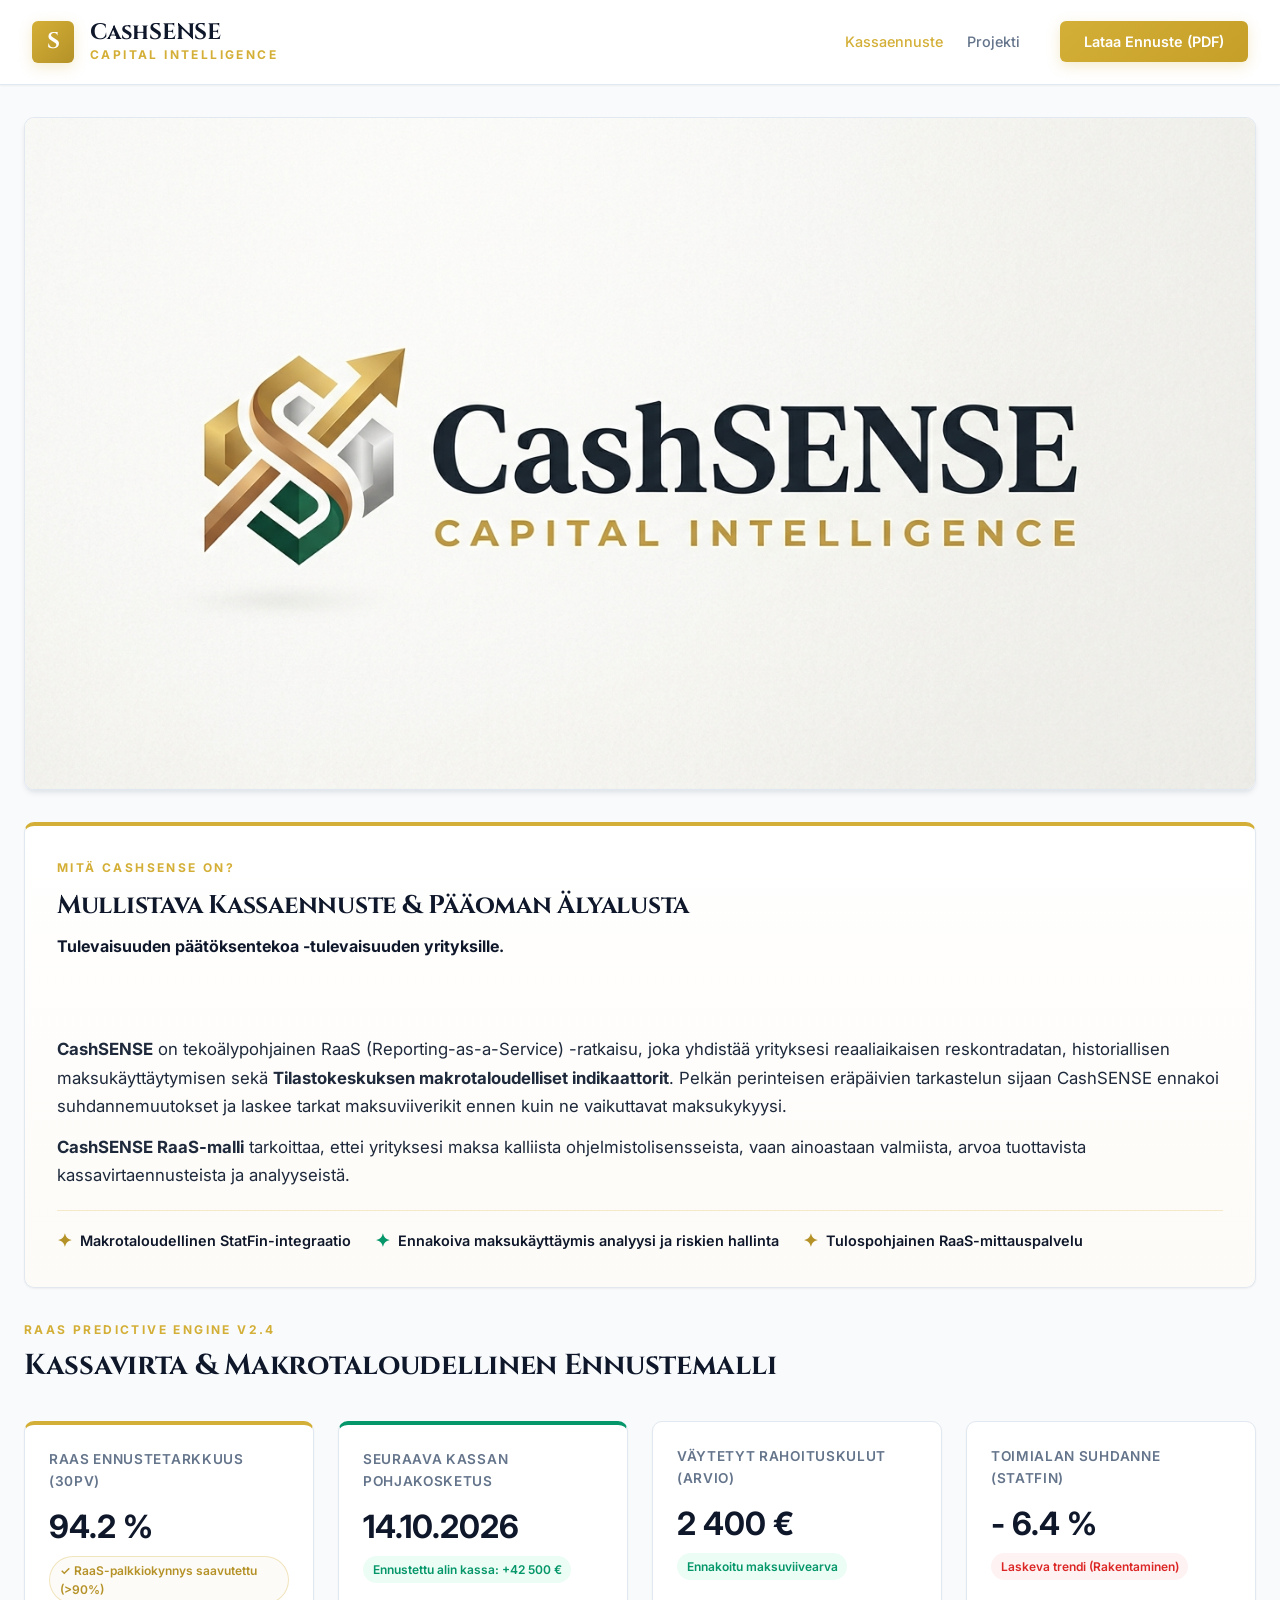
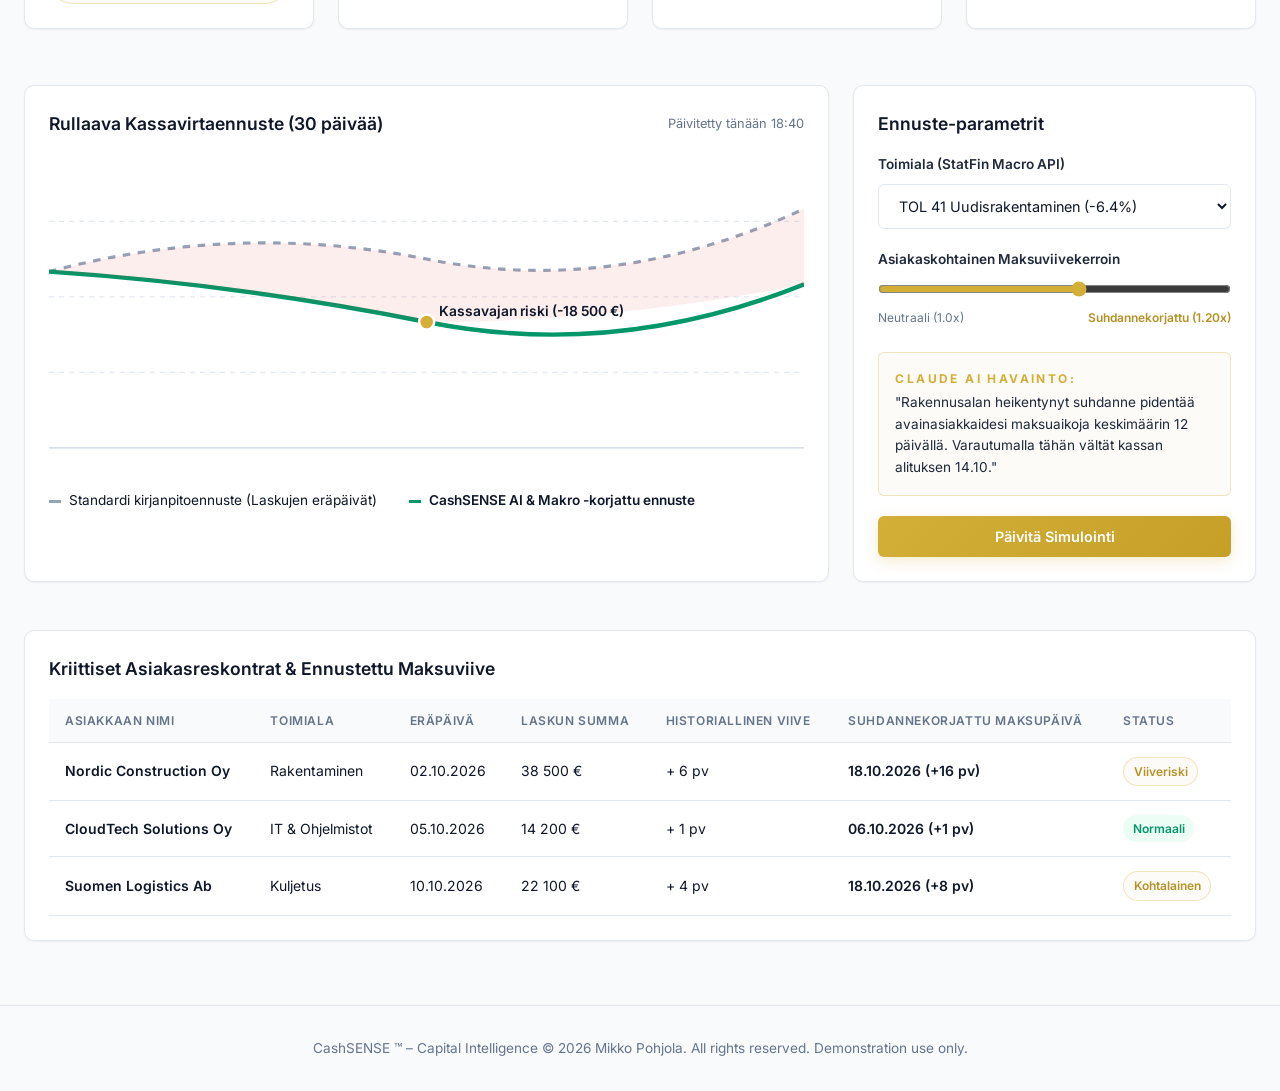
==== index.html @ bbfaac72 "Lisätty projektitiedostot ja verkkosivupohja" ====
<!DOCTYPE html>
<html lang="fi">
<head>
  <meta charset="UTF-8">
  <meta name="viewport" content="width=device-width, initial-scale=1.0">
  <title>CASHSENSE</title>
  <link rel="stylesheet" href="styles.css">
</head>
<body>

  <!-- Navigation Header -->
  <header>
    <div class="logo-container">
      <div class="logo-mark">S</div>
      <div class="brand-titles">
        <h1>CashSENSE</h1>
        <div class="sub-header">Capital Intelligence</div>
      </div>
    </div>
    <nav class="nav-links">
      <a href="index.html" class="nav-item active">Kassaennuste</a>
      <a href="project.html" class="nav-item">Projekti</a>
      <button class="btn btn-primary-gold nav-btn-pdf">Lataa Ennuste (PDF)</button>
    </nav>
  </header>

  <!-- Main Container -->
  <main>
  <div class="container">

  <!-- Hero Image Banner -->
  <section class="hero-banner-container">
    <img src="logo.jpg" alt="CashSENSE Hero Banner" class="hero-banner-img">
  </section>

    <!-- Hero & Executive Summary Section -->
    <section class="card highlight-gold hero-highlight-card">
      <div class="hero-highlight-card-content">
        <div class="sub-header">Mitä CashSENSE On?</div>
        <h3>
          Mullistava Kassaennuste &amp; Pääoman Älyalusta</h3>
        <strong>Tulevaisuuden päätöksentekoa -tulevaisuuden yrityksille.</strong><br><br>

        <p>
          <strong>CashSENSE</strong> on tekoälypohjainen RaaS (Reporting-as-a-Service) -ratkaisu, joka yhdistää yrityksesi reaaliaikaisen reskontradatan, historiallisen maksukäyttäytymisen sekä <strong>Tilastokeskuksen makrotaloudelliset indikaattorit</strong>. Pelkän perinteisen eräpäivien tarkastelun sijaan CashSENSE ennakoi suhdannemuutokset ja laskee tarkat maksuviiverikit ennen kuin ne vaikuttavat maksukykyysi.
        </p>

        <p>
          <strong>CashSENSE RaaS-malli</strong> tarkoittaa, ettei yrityksesi maksa kalliista ohjelmistolisensseista, vaan ainoastaan valmiista, arvoa tuottavista kassavirtaennusteista ja analyyseistä.
        </p>

        <div class="features-list">
          <div class="feature-item">
            <span class="feature-icon-gold">✦</span> Makrotaloudellinen StatFin-integraatio
          </div>
          <div class="feature-item">
            <span class="feature-icon-green">✦</span>Ennakoiva maksukäyttäymis analyysi ja riskien hallinta
          </div>
          <div class="feature-item">
            <span class="feature-icon-gold">✦</span> Tulospohjainen RaaS-mittauspalvelu
          </div>
        </div>
      </div>
    </section>

    <!-- Title Section -->
    <section class="page-title-section">
      <div class="sub-header">RaaS Predictive Engine v2.4</div>
      <h2>Kassavirta & Makrotaloudellinen Ennustemalli</h2>
    </section>

    <!-- Key Performance Indicators (KPI Grid) -->
    <div class="kpi-grid">
      <div class="card highlight-gold">
        <div class="stat-label">RaaS Ennustetarkkuus (30pv)</div>
        <div class="stat-value">94.2 %</div>
        <span class="stat-badge badge-gold">✓ RaaS-palkkiokynnys saavutettu (&gt;90%)</span>
      </div>

      <div class="card highlight-emerald">
        <div class="stat-label">Seuraava Kassan Pohjakosketus</div>
        <div class="stat-value">14.10.2026</div>
        <span class="stat-badge badge-emerald">Ennustettu alin kassa: +42 500 €</span>
      </div>

      <div class="card">
        <div class="stat-label">Väytetyt Rahoituskulut (Arvio)</div>
        <div class="stat-value">2 400 €</div>
        <span class="stat-badge badge-emerald">Ennakoitu maksuviivearva</span>
      </div>

      <div class="card">
        <div class="stat-label">Toimialan Suhdanne (StatFin)</div>
        <div class="stat-value">- 6.4 %</div>
        <span class="stat-badge status-risk">Laskeva trendi (Rakentaminen)</span>
      </div>
    </div>

    <!-- Main Content Dashboard Grid -->
    <section class="dashboard-grid">

      <!-- Chart Area Card -->
      <div class="card">
        <div class="card-title">
          <span>Rullaava Kassavirtaennuste (30 päivää)</span>
          <span class="text-subtle">Päivitetty tänään 18:40</span>
        </div>
        <div class="chart-container">
          <svg class="chart-mock-svg" viewBox="0 0 600 240">
            <!-- Grid Lines -->
            <line x1="0" y1="40" x2="600" y2="40" stroke="#E2E8F0" stroke-dasharray="4" />
            <line x1="0" y1="100" x2="600" y2="100" stroke="#E2E8F0" stroke-dasharray="4" />
            <line x1="0" y1="160" x2="600" y2="160" stroke="#E2E8F0" stroke-dasharray="4" />
            <line x1="0" y1="220" x2="600" y2="220" stroke="#CBD5E1" />

            <!-- Baseline Standard Forecast (Grey Dashed) -->
            <path d="M0,80 Q150,40 300,70 T600,30" fill="none" stroke="#94A3B8" stroke-width="2.5" stroke-dasharray="6" />

            <!-- AI + Macro Adjusted Forecast (Sold Emerald & Gold gradient effect) -->
            <path d="M0,80 Q150,90 300,120 T600,90" fill="none" stroke="#059669" stroke-width="3.5" />

            <!-- Fill Area showing identified Risk -->
            <path d="M0,80 Q150,40 300,70 T600,30 L600,90 Q450,120 300,120 Q150,90 0,80 Z" fill="rgba(220, 38, 38, 0.08)" />

            <!-- Highlight Dots -->
            <circle cx="300" cy="120" r="6" fill="#D4AF37" stroke="#FFFFFF" stroke-width="2" />
            <text x="310" y="115" font-family="Inter" font-size="11" font-weight="600" fill="#0F172A">Kassavajan riski (-18 500 €)</text>
          </svg>
        </div>
        <div class="chart-legend">
          <div class="legend-item">
            <span class="legend-swatch legend-swatch--grey"></span>
            <span>Standardi kirjanpitoennuste (Laskujen eräpäivät)</span>
          </div>
          <div class="legend-item">
            <span class="legend-swatch legend-swatch--green"></span>
            <span class="legend-text--em">CashSENSE AI & Makro -korjattu ennuste</span>
          </div>
        </div>
      </div>

      <!-- Controls & Parameters Card -->
      <div class="card">
        <div class="card-title">Ennuste-parametrit</div>

        <div class="form-group">
          <label class="form-label">Toimiala (StatFin Macro API)</label>
          <select class="form-select">
            <option>TOL 41 Uudisrakentaminen (-6.4%)</option>
            <option>TOL 62 Tietojenkäsittelypalvelu (+4.1%)</option>
            <option>TOL 55 Majoitus ja ravitsemus (-1.2%)</option>
          </select>
        </div>

        <div class="form-group">
          <label class="form-label">Asiakaskohtainen Maksuviivekerroin</label>
          <input type="range" min="0.8" max="1.5" step="0.05" value="1.2" class="form-range">
          <div class="form-range-labels">
            <span>Neutraali (1.0x)</span>
            <span class="form-range-value">Suhdannekorjattu (1.20x)</span>
          </div>
        </div>

        <div class="ai-insight-box">
          <div class="sub-header ai-insight-label">Claude AI Havainto:</div>
          <p class="ai-insight-text">
            "Rakennusalan heikentynyt suhdanne pidentää avainasiakkaidesi maksuaikoja keskimäärin 12 päivällä. Varautumalla tähän vältät kassan alituksen 14.10."
          </p>
        </div>

        <button class="btn btn-primary-gold form-action-btn">Päivitä Simulointi</button>
      </div>

    </section>

    <!-- Table Section -->
    <section class="card card--top-spacing">
      <div class="card-title">Kriittiset Asiakasreskontrat & Ennustettu Maksuviive</div>
      <table class="data-table">
        <thead>
          <tr>
            <th>Asiakkaan Nimi</th>
            <th>Toimiala</th>
            <th>Eräpäivä</th>
            <th>Laskun Summa</th>
            <th>Historiallinen Viive</th>
            <th>Suhdannekorjattu Maksupäivä</th>
            <th>Status</th>
          </tr>
        </thead>
        <tbody>
          <tr>
            <td class="table-cell--emphasis">Nordic Construction Oy</td>
            <td>Rakentaminen</td>
            <td>02.10.2026</td>
            <td>38 500 €</td>
            <td>+ 6 pv</td>
            <td class="table-cell--gold">18.10.2026 (+16 pv)</td>
            <td><span class="stat-badge badge-gold">Viiveriski</span></td>
          </tr>
          <tr>
            <td class="table-cell--emphasis">CloudTech Solutions Oy</td>
            <td>IT & Ohjelmistot</td>
            <td>05.10.2026</td>
            <td>14 200 €</td>
            <td>+ 1 pv</td>
            <td class="table-cell--emerald">06.10.2026 (+1 pv)</td>
            <td><span class="stat-badge badge-emerald">Normaali</span></td>
          </tr>
          <tr>
            <td class="table-cell--emphasis">Suomen Logistics Ab</td>
            <td>Kuljetus</td>
            <td>10.10.2026</td>
            <td>22 100 €</td>
            <td>+ 4 pv</td>
            <td class="table-cell--emphasis">18.10.2026 (+8 pv)</td>
            <td><span class="stat-badge badge-gold">Kohtalainen</span></td>
          </tr>
        </tbody>
      </table>
    </section>

  </div>
  </main>

  <!-- Footer -->
  <footer>
    <p>CashSENSE ™ – Capital Intelligence &copy; 2026 Mikko Pohjola. All rights reserved. Demonstration use only.</p>
  </footer>

</body>
</html>
---- styles.css ----
/* CashSENSE - Design System Stylesheet (styles.css) */

/* Import Google Fonts */
@import url('https://fonts.googleapis.com/css2?family=Cinzel:wght@500;600;700&family=Inter:wght@300;400;500;600;700&display=swap');

/* CSS Variables for Brand Colors & Typography */
:root {
  /* Brand Colors */
  --color-primary-navy: #0F172A;
  --color-secondary-navy: #1E293B;
  --color-gold-primary: #D4AF37;
  --color-gold-hover: #B59228;
  --color-gold-light: #FDFBF7;
  --color-emerald-accent: #059669;
  --color-emerald-light: #ECFDF5;
  --color-slate-muted: #64748B;
  --color-border-light: #E2E8F0;
  --color-bg-light: #F8FAFC;
  --color-surface-white: #FFFFFF;
  --color-danger: #DC2626;

  /* Typography */
  --font-serif: 'Cinzel', serif;
  --font-sans: 'Inter', -apple-system, BlinkMacSystemFont, sans-serif;

  /* Elevation Shadows */
  --shadow-sm: 0 1px 2px 0 rgba(0, 0, 0, 0.05);
  --shadow-md: 0 4px 6px -1px rgba(15, 23, 42, 0.08), 0 2px 4px -1px rgba(15, 23, 42, 0.04);
  --shadow-lg: 0 10px 15px -3px rgba(15, 23, 42, 0.08), 0 4px 6px -2px rgba(15, 23, 42, 0.03);
  --shadow-gold: 0 4px 14px 0 rgba(212, 175, 55, 0.25);

  /* Radius */
  --radius-sm: 6px;
  --radius-md: 10px;
  --radius-lg: 16px;
}

/* Base Resets */
* {
  box-sizing: border-box;
  margin: 0;
  padding: 0;
}

body {
  font-family: var(--font-sans);
  background-color: var(--color-bg-light);
  color: var(--color-primary-navy);
  line-height: 1.6;
  -webkit-font-smoothing: antialiased;
}

/* Typography Classes */
h1, h2, h3, .brand-text {
  font-family: var(--font-serif);
  color: var(--color-primary-navy);
  letter-spacing: -0.01em;
}

.sub-header {
  font-family: var(--font-sans);
  font-size: 0.75rem;
  font-weight: 700;
  letter-spacing: 0.2em;
  color: var(--color-gold-primary);
  text-transform: uppercase;
}

/* Header & Navigation */
header {
  background-color: var(--color-surface-white);
  border-bottom: 1px solid var(--color-border-light);
  padding: 1.25rem 2rem;
  display: flex;
  justify-content: space-between;
  align-items: center;
  position: sticky;
  top: 0;
  z-index: 100;
  box-shadow: var(--shadow-sm);
}

.logo-container {
  display: flex;
  align-items: center;
  gap: 1rem;
}

.logo-mark {
  width: 42px;
  height: 42px;
  background: linear-gradient(135deg, var(--color-gold-primary), #B59228);
  border-radius: var(--radius-sm);
  display: flex;
  align-items: center;
  justify-content: center;
  color: var(--color-surface-white);
  font-family: var(--font-serif);
  font-weight: 700;
  font-size: 1.4rem;
  box-shadow: var(--shadow-gold);
}

.brand-titles h1 {
  font-size: 1.4rem;
  font-weight: 700;
  line-height: 1.1;
}

.nav-links {
  display: flex;
  gap: 1.5rem;
  align-items: center;
}

.nav-item {
  text-decoration: none;
  color: var(--color-slate-muted);
  font-weight: 500;
  font-size: 0.9rem;
  transition: color 0.2s ease;
}

.nav-item:hover, .nav-item.active {
  color: var(--color-gold-primary);
}

/* Main Layout */
.container {
  max-width: 1280px;
  margin: 2rem auto;
  padding: 0 1.5rem;
}

.page-title-section {
  margin-bottom: 2rem;
}

.page-title-section h2 {
  font-size: 1.8rem;
  margin-top: 0.25rem;
}

/* Grid Layouts */
.kpi-grid {
  display: grid;
  grid-template-columns: repeat(auto-fit, minmax(260px, 1fr));
  gap: 1.5rem;
  margin-bottom: 2rem;
}

.dashboard-grid {
  display: grid;
  grid-template-columns: 2fr 1fr;
  gap: 1.5rem;
}

@media (max-width: 992px) {
  .dashboard-grid {
    grid-template-columns: 1fr;
  }
}

/* Cards & Surface */
.card {
  background: var(--color-surface-white);
  border: 1px solid var(--color-border-light);
  border-radius: var(--radius-md);
  padding: 1.5rem;
  margin-bottom: 1.5rem;
  box-shadow: var(--shadow-sm);
  transition: box-shadow 0.2s ease, border-color 0.2s ease;
}

.card:hover {
  box-shadow: var(--shadow-md);
}

.card.highlight-gold {
  border-top: 4px solid var(--color-gold-primary);
}

.card.highlight-emerald {
  border-top: 4px solid var(--color-emerald-accent);
}

.card-title {
  font-size: 1.1rem;
  font-weight: 600;
  margin-bottom: 1rem;
  display: flex;
  justify-content: space-between;
  align-items: center;
}

/* KPI Stat Cards */
.stat-label {
  font-size: 0.85rem;
  font-weight: 600;
  color: var(--color-slate-muted);
  text-transform: uppercase;
  letter-spacing: 0.05em;
}

.stat-value {
  font-size: 2rem;
  font-weight: 700;
  color: var(--color-primary-navy);
  margin: 0.5rem 0 0.25rem 0;
  font-family: var(--font-sans);
}

.stat-badge {
  display: inline-flex;
  align-items: center;
  padding: 0.25rem 0.6rem;
  border-radius: 9999px;
  font-size: 0.75rem;
  font-weight: 600;
}

.badge-emerald {
  background-color: var(--color-emerald-light);
  color: var(--color-emerald-accent);
}

.badge-gold {
  background-color: var(--color-gold-light);
  color: var(--color-gold-hover);
  border: 1px solid rgba(212, 175, 55, 0.3);
}

/* Chart Mock Area */
.chart-container {
  height: 320px;
  width: 100%;
  position: relative;
  display: flex;
  flex-direction: column;
  justify-content: flex-end;
  padding-top: 1rem;
}

.chart-mock-svg {
  width: 100%;
  height: 100%;
}

/* Form Controls & Buttons */
.form-group {
  margin-bottom: 1.25rem;
}

.form-label {
  display: block;
  font-size: 0.85rem;
  font-weight: 600;
  color: var(--color-secondary-navy);
  margin-bottom: 0.5rem;
}

.form-select, .form-input {
  width: 100%;
  padding: 0.75rem 1rem;
  font-family: var(--font-sans);
  font-size: 0.9rem;
  border: 1px solid var(--color-border-light);
  border-radius: var(--radius-sm);
  background-color: var(--color-surface-white);
  color: var(--color-primary-navy);
  outline: none;
  transition: border-color 0.2s ease, box-shadow 0.2s ease;
}

.form-select:focus, .form-input:focus {
  border-color: var(--color-gold-primary);
  box-shadow: 0 0 0 3px rgba(212, 175, 55, 0.15);
}

.btn {
  display: inline-flex;
  align-items: center;
  justify-content: center;
  padding: 0.75rem 1.5rem;
  font-family: var(--font-sans);
  font-size: 0.9rem;
  font-weight: 600;
  border-radius: var(--radius-sm);
  cursor: pointer;
  border: none;
  transition: all 0.2s ease;
}

.btn-primary-gold {
  background: linear-gradient(135deg, var(--color-gold-primary), #C59F27);
  color: var(--color-surface-white);
  box-shadow: var(--shadow-gold);
}

.btn-primary-gold:hover {
  background: linear-gradient(135deg, #C59F27, #A8841B);
  transform: translateY(-1px);
}

.btn-outline {
  background: transparent;
  border: 1px solid var(--color-border-light);
  color: var(--color-secondary-navy);
}

.btn-outline:hover {
  background: var(--color-bg-light);
  border-color: var(--color-slate-muted);
}

/* Table Design */
.data-table {
  width: 100%;
  border-collapse: collapse;
  font-size: 0.875rem;
}

.data-table th {
  background-color: var(--color-bg-light);
  color: var(--color-slate-muted);
  font-weight: 600;
  text-align: left;
  padding: 0.75rem 1rem;
  border-bottom: 1px solid var(--color-border-light);
  text-transform: uppercase;
  font-size: 0.75rem;
  letter-spacing: 0.05em;
}

.data-table td {
  padding: 0.875rem 1rem;
  border-bottom: 1px solid var(--color-border-light);
  color: var(--color-primary-navy);
}

.data-table tr:hover {
  background-color: rgba(248, 250, 252, 0.8);
}

/* Footer */
footer {
  margin-top: 4rem;
  padding: 2rem 0;
  border-top: 1px solid var(--color-border-light);
  text-align: center;
  color: var(--color-slate-muted);
  font-size: 0.85rem;
}

/* ==================== */
/* Navigation Utilities */
/* ==================== */

.nav-btn-pdf {
  margin-left: 1rem;
}

/* ==================== */
/* Hero Banner */
/* ==================== */

.hero-banner-container {
  margin-bottom: 2rem;
  border-radius: var(--radius-md);
  overflow: hidden;
  box-shadow: var(--shadow-md);
  border: 1px solid var(--color-border-light);
}

.hero-banner-img {
  width: 100%;
  height: auto;
  display: block;
  object-fit: cover;
}

/* ==================== */
/* Hero Highlight Card (shared across pages) */
/* ==================== */

.hero-highlight-card {
  margin-bottom: 2rem;
  background: linear-gradient(180deg, var(--color-surface-white) 0%, var(--color-gold-light) 100%);
  padding: 2rem;
}

.hero-highlight-card-content {
  display: flex;
  flex-direction: column;
  gap: 0.75rem;
}

.hero-highlight-card h3 {
  font-size: 1.6rem;
  color: var(--color-primary-navy);
  line-height: 1.3;
}

.hero-highlight-card--project h3 {
  font-size: 1.5rem;
}

.hero-highlight-card p {
  font-size: 1.05rem;
  color: var(--color-secondary-navy);
  line-height: 1.7;
  font-weight: 400;
}

.hero-highlight-card--project p {
  font-size: 0.95rem;
  line-height: 1.6;
}

/* ==================== */
/* Features List */
/* ==================== */

.features-list {
  display: flex;
  flex-wrap: wrap;
  gap: 1.5rem;
  margin-top: 0.5rem;
  border-top: 1px solid rgba(212, 175, 55, 0.25);
  padding-top: 1rem;
}

.feature-item {
  display: flex;
  align-items: center;
  gap: 0.5rem;
  font-size: 0.9rem;
  font-weight: 600;
  color: var(--color-primary-navy);
}

.feature-icon-gold {
  color: var(--color-gold-hover);
  font-size: 1.1rem;
}

.feature-icon-green {
  color: var(--color-emerald-accent);
  font-size: 1.1rem;
}

/* ==================== */
/* Status Badge: Risk */
/* ==================== */

.stat-badge.status-risk {
  background: #FEF2F2;
  color: var(--color-danger);
}

/* ==================== */
/* Layout Utilities */
/* ==================== */

.dashboard-grid--spaced {
  margin-bottom: 1.5rem;
}

.card--top-spacing {
  margin-top: 1.5rem;
}

.card--bottom-spacing {
  margin-bottom: 1.5rem;
}

.card--bottom-spacing-xl {
  margin-bottom: 2rem;
}

.mb-1 {
  margin-bottom: 1rem;
}

.mb-1-25 {
  margin-bottom: 1.25rem;
}

.mt-1 {
  margin-top: 1rem;
}

/* Text Subtlety */
.text-subtle {
  font-size: 0.8rem;
  font-weight: normal;
  color: var(--color-slate-muted);
}

/* Full-width action button */
.form-action-btn {
  width: 100%;
  margin-top: 1.25rem;
}

/* ==================== */
/* Index Page: Chart Legend */
/* ==================== */

.chart-legend {
  display: flex;
  gap: 2rem;
  margin-top: 1rem;
  font-size: 0.85rem;
}

.legend-item {
  display: flex;
  align-items: center;
  gap: 0.5rem;
}

.legend-swatch {
  width: 12px;
  height: 3px;
  display: inline-block;
}

.legend-swatch--grey {
  background: #94A3B8;
}

.legend-swatch--green {
  background: #059669;
}

.legend-text--em {
  font-weight: 600;
  color: #0F172A;
}

/* ==================== */
/* Index Page: Form Controls */
/* ==================== */

.form-range {
  width: 100%;
  accent-color: var(--color-gold-primary);
}

.form-range-labels {
  display: flex;
  justify-content: space-between;
  font-size: 0.75rem;
  color: var(--color-slate-muted);
  margin-top: 0.25rem;
}

.form-range-value {
  font-weight: 600;
  color: var(--color-gold-hover);
}

/* ==================== */
/* Index Page: AI Insight Box */
/* ==================== */

.ai-insight-box {
  margin-top: 1.5rem;
  padding: 1rem;
  background: var(--color-gold-light);
  border: 1px solid rgba(212, 175, 55, 0.3);
  border-radius: var(--radius-sm);
}

.ai-insight-box .ai-insight-label {
  margin-bottom: 0.25rem;
}

.ai-insight-box .ai-insight-text {
  font-size: 0.85rem;
  color: var(--color-secondary-navy);
}

/* ==================== */
/* Index Page: Table Cells */
/* ==================== */

.table-cell--emphasis {
  font-weight: 600;
}

.table-cell--gold {
  font-weight: 600;
  color: var(--color-gold-hover);
}

.table-cell--emerald {
  font-weight: 600;
  color: var(--color-emerald-accent);
}

/* ==================== */
/* Project Page */
/* ==================== */

.content-list {
  padding-left: 1.25rem;
  font-size: 0.9rem;
  line-height: 1.7;
  color: var(--color-primary-navy);
}

.content-list li {
  margin-bottom: 0.5rem;
}

.body-text {
  font-size: 0.95rem;
  line-height: 1.6;
  color: var(--color-secondary-navy);
}

.body-text2 {
  font-size: 0.95rem;
  margin-left: 16px;
  line-height: 1.6;
  color: var(--color-secondary-navy);
}

.body-text--small {
  font-size: 0.9rem;
}

.tech-list {
  display: flex;
  flex-direction: column;
  gap: 0.75rem;
  font-size: 0.9rem;
}

/* ==================== */
/* Project Page: Architecture Diagram */
/* ==================== */

.arch-diagram {
  display: flex;
  flex-direction: column;
  align-items: center;
  gap: 0.75rem;
  font-family: var(--font-sans, sans-serif);
}

.arch-endpoint-box {
  padding: 0.6rem 1.5rem;
  background: var(--color-gold-light);
  border: 1px solid var(--color-gold-hover);
  border-radius: var(--radius-sm);
  font-weight: 700;
  color: var(--color-primary-navy);
}

.arch-arrow {
  color: var(--color-gold-hover);
  font-size: 1.2rem;
  font-weight: bold;
}

.arch-arrow--subtle {
  color: #94A3B8;
  font-size: 0.9rem;
}

.arch-vm-box {
  width: 100%;
  max-width: 500px;
  background: #0F172A;
  border: 1px solid var(--color-gold-hover);
  border-radius: var(--radius-md);
  padding: 1.25rem;
  color: #F8FAFC;
  box-shadow: var(--shadow-md);
}

.arch-vm-header {
  font-size: 0.85rem;
  font-weight: 700;
  color: var(--color-gold-hover);
  text-transform: uppercase;
  letter-spacing: 0.05em;
  margin-bottom: 0.75rem;
  text-align: center;
}

.arch-vm-inner {
  display: flex;
  flex-direction: column;
  gap: 0.5rem;
  align-items: center;
}

.arch-vm-component {
  width: 80%;
  padding: 0.5rem;
  background: #1E293B;
  border: 1px solid #334155;
  border-radius: 4px;
  text-align: center;
  font-size: 0.85rem;
}

.arch-vm-component .port-label {
  color: #94A3B8;
}

.arch-vm-component--engine {
  width: 80%;
  padding: 0.6rem;
  background: rgba(5, 150, 105, 0.2);
  border: 1px solid #059669;
  border-radius: 4px;
  text-align: center;
  font-size: 0.9rem;
  font-weight: 600;
  color: #34D399;
}

/* ==================== */
/* Project Page: Development Steps */
/* ==================== */

.dev-steps-grid {
  display: grid;
  grid-template-columns: repeat(auto-fill, minmax(220px, 1fr));
  gap: 1rem;
  margin-top: 1rem;
}

.dev-step-box {
  padding: 0.75rem;
  background: var(--color-gold-light);
  border-radius: var(--radius-sm);
  font-size: 0.85rem;
}

/* ==================== */
/* Project Page: Preformatted Code */
/* ==================== */

.arch-pre {
  background: var(--color-surface-white);
  padding: 1rem;
  border-radius: var(--radius-sm);
  border: 1px solid var(--color-border-light);
  font-size: 0.8rem;
  overflow-x: auto;
  color: var(--color-primary-navy);
}

/* Architecture Image */
.arch-image-wrapper {
  border-radius: var(--radius-sm);
  overflow: hidden;
  border: 1px solid var(--color-border-light);
  box-shadow: var(--shadow-sm);
}

.arch-image {
  width: 100%;
  height: auto;
  display: block;
}
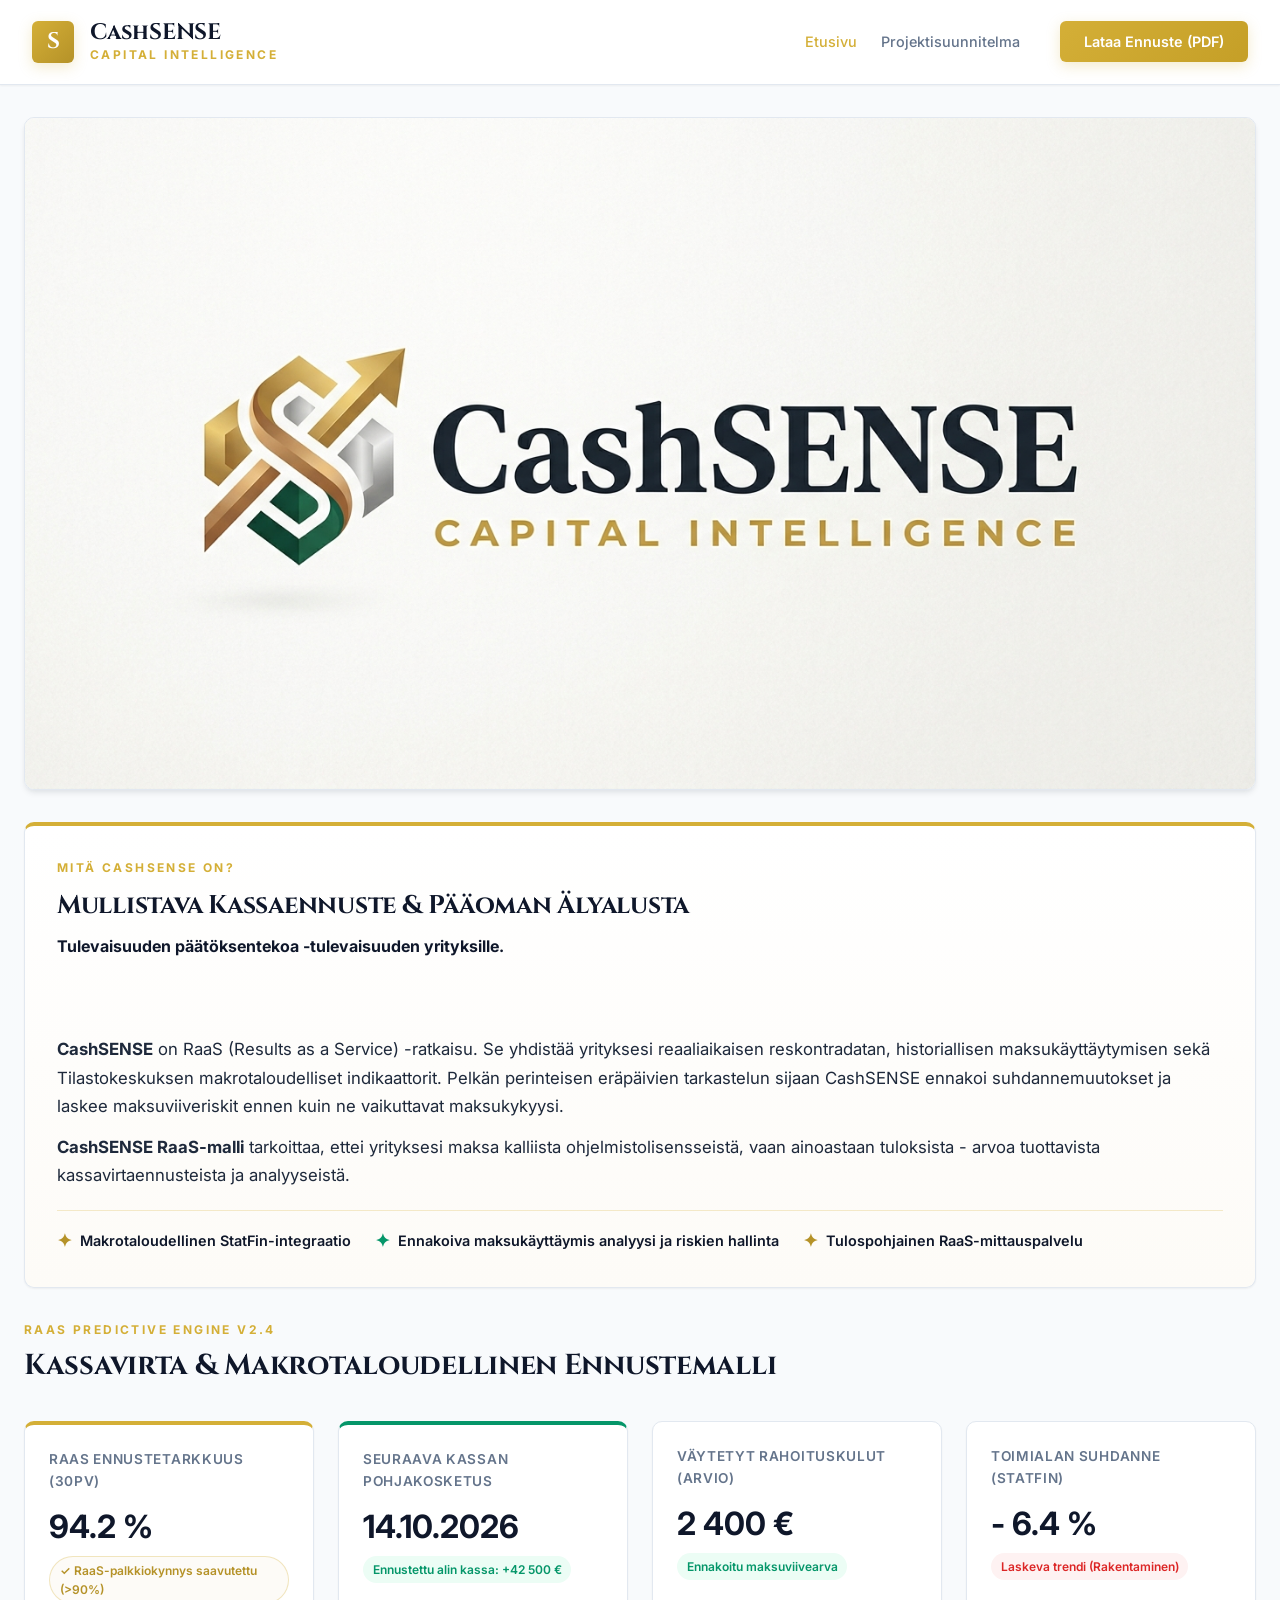
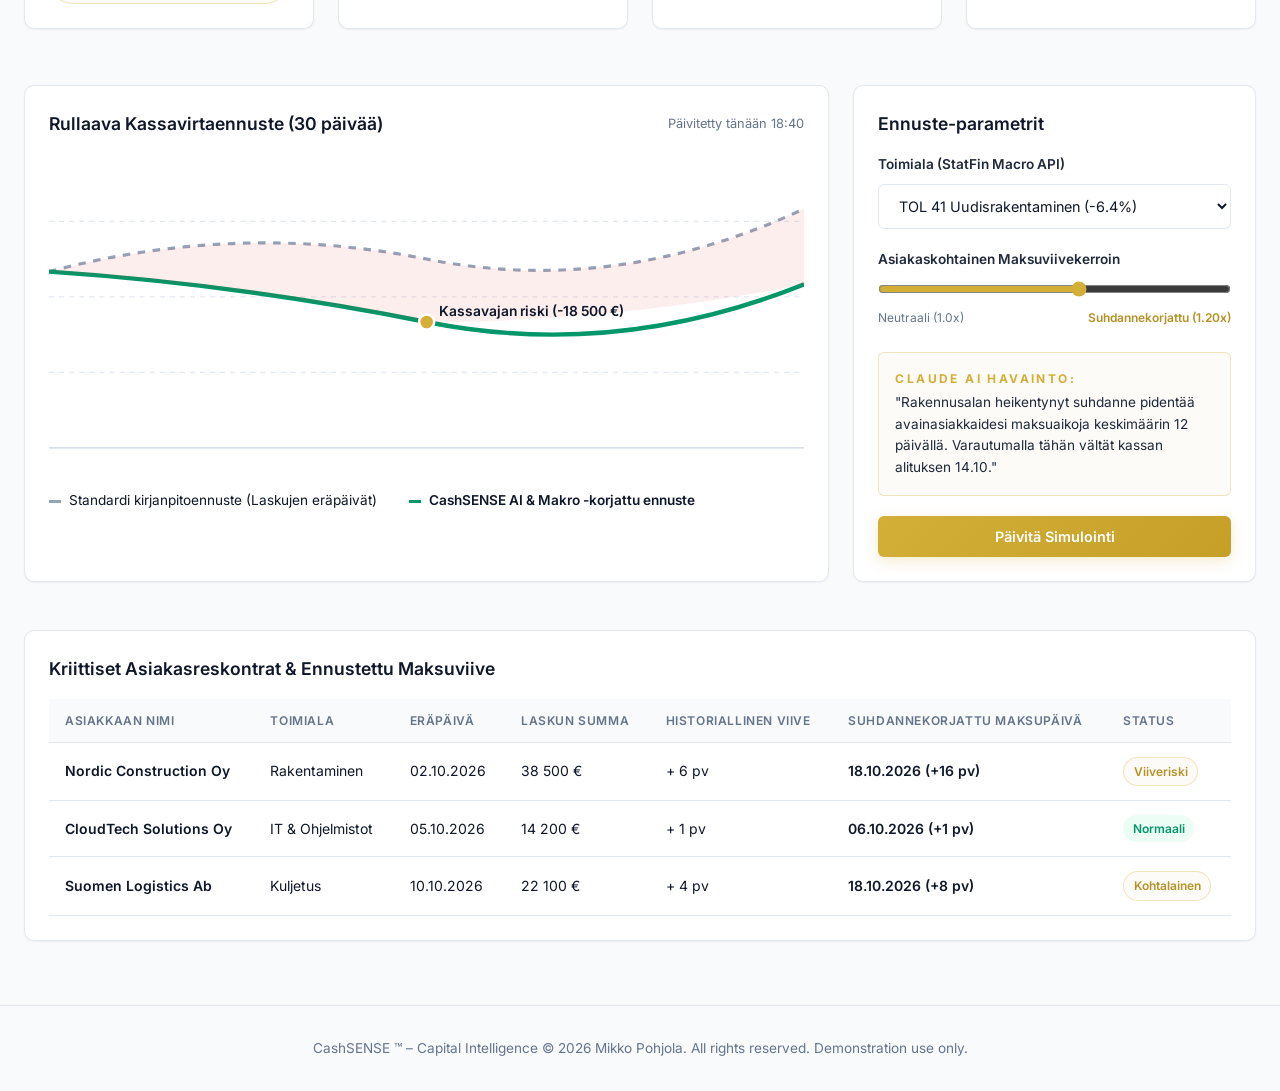
==== commit 751d8419: "Päivitetty index.html ja project.html" ====
--- a/index.html
+++ b/index.html
@@ -18,8 +18,8 @@
       </div>
     </div>
     <nav class="nav-links">
-      <a href="index.html" class="nav-item active">Kassaennuste</a>
-      <a href="project.html" class="nav-item">Projekti</a>
+      <a href="index.html" class="nav-item active">Etusivu</a>
+      <a href="project.html" class="nav-item">Projektisuunnitelma</a>
       <button class="btn btn-primary-gold nav-btn-pdf">Lataa Ennuste (PDF)</button>
     </nav>
   </header>
@@ -42,11 +42,12 @@
         <strong>Tulevaisuuden päätöksentekoa -tulevaisuuden yrityksille.</strong><br><br>
 
         <p>
-          <strong>CashSENSE</strong> on tekoälypohjainen RaaS (Reporting-as-a-Service) -ratkaisu, joka yhdistää yrityksesi reaaliaikaisen reskontradatan, historiallisen maksukäyttäytymisen sekä <strong>Tilastokeskuksen makrotaloudelliset indikaattorit</strong>. Pelkän perinteisen eräpäivien tarkastelun sijaan CashSENSE ennakoi suhdannemuutokset ja laskee tarkat maksuviiverikit ennen kuin ne vaikuttavat maksukykyysi.
+          <strong>CashSENSE</strong> on RaaS (Results as a Service) -ratkaisu. Se yhdistää yrityksesi reaaliaikaisen reskontradatan, historiallisen maksukäyttäytymisen sekä Tilastokeskuksen makrotaloudelliset indikaattorit. 
+          Pelkän perinteisen eräpäivien tarkastelun sijaan CashSENSE ennakoi suhdannemuutokset ja laskee maksuviiveriskit ennen kuin ne vaikuttavat maksukykyysi.
         </p>
 
         <p>
-          <strong>CashSENSE RaaS-malli</strong> tarkoittaa, ettei yrityksesi maksa kalliista ohjelmistolisensseista, vaan ainoastaan valmiista, arvoa tuottavista kassavirtaennusteista ja analyyseistä.
+          <strong>CashSENSE RaaS-malli</strong> tarkoittaa, ettei yrityksesi maksa kalliista ohjelmistolisensseistä, vaan ainoastaan tuloksista - arvoa tuottavista kassavirtaennusteista ja analyyseistä.
         </p>
 
         <div class="features-list">
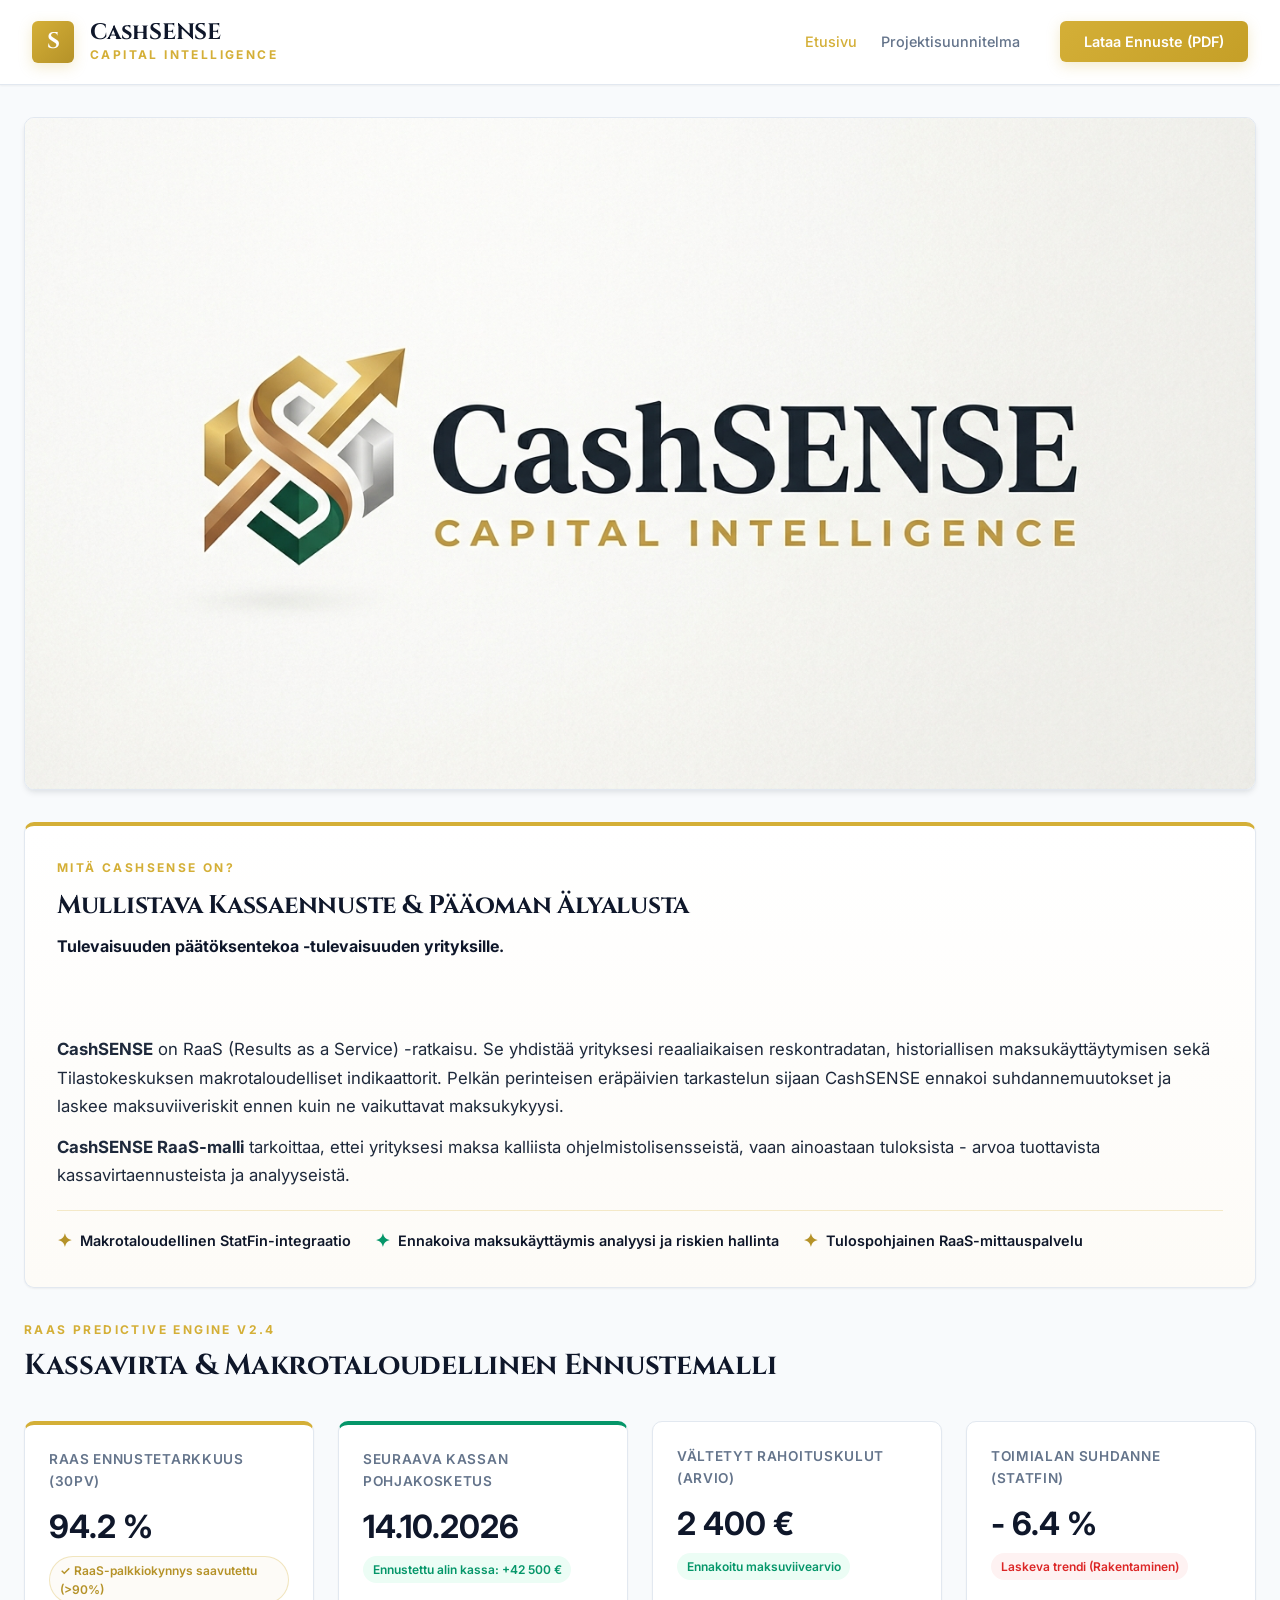
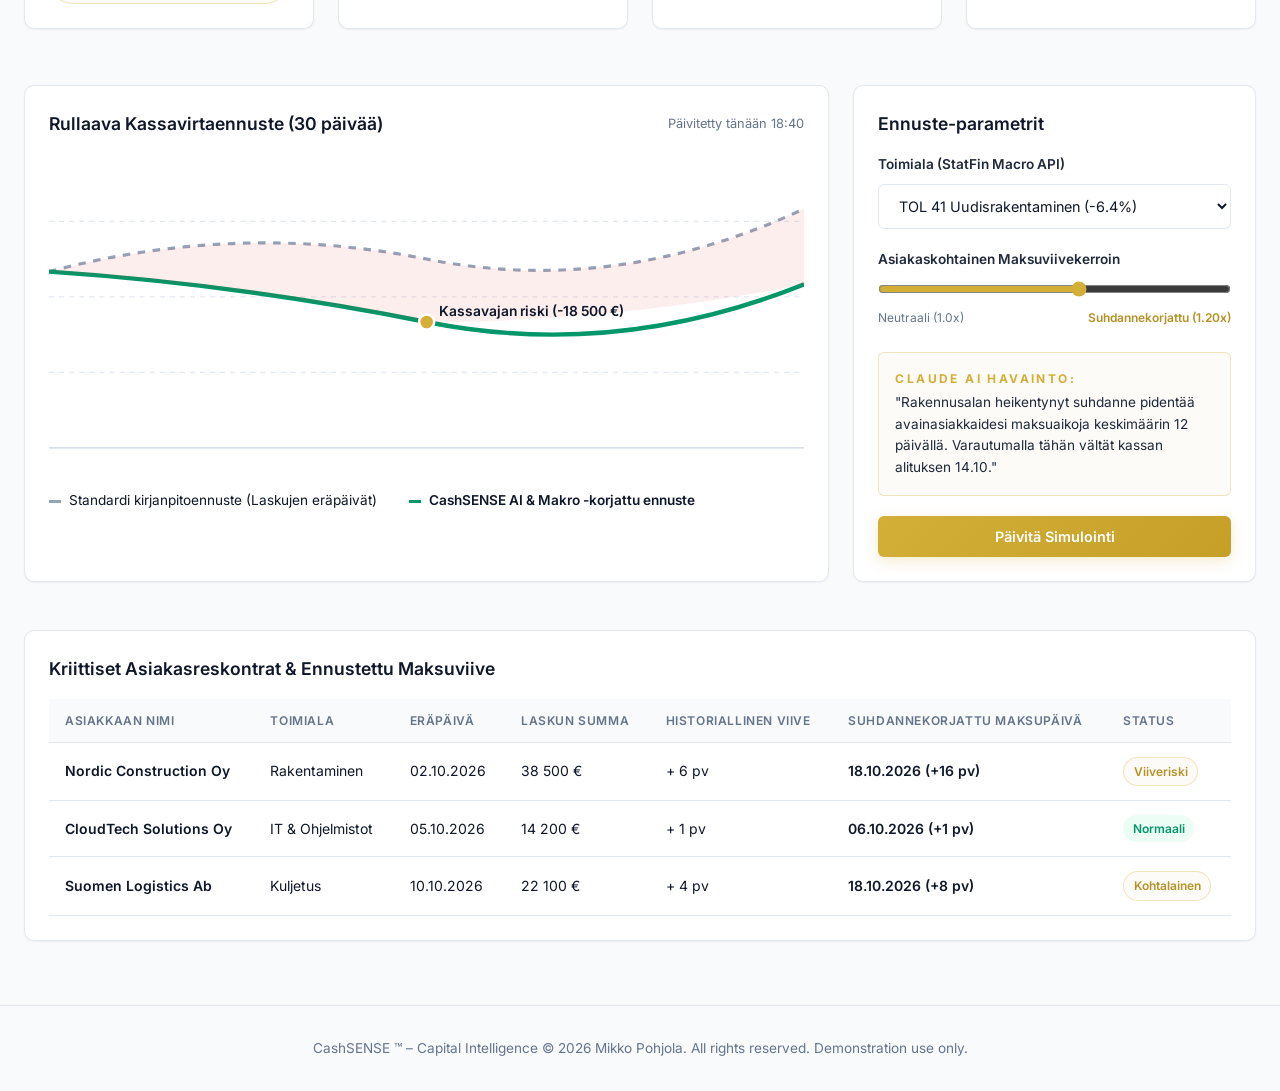
==== commit 076ab59c: "Päivitetty index.html ja project.html" ====
--- a/index.html
+++ b/index.html
@@ -85,9 +85,9 @@
       </div>
 
       <div class="card">
-        <div class="stat-label">Väytetyt Rahoituskulut (Arvio)</div>
+        <div class="stat-label">Vältetyt Rahoituskulut (Arvio)</div>
         <div class="stat-value">2 400 €</div>
-        <span class="stat-badge badge-emerald">Ennakoitu maksuviivearva</span>
+        <span class="stat-badge badge-emerald">Ennakoitu maksuviivearvio</span>
       </div>
 
       <div class="card">
